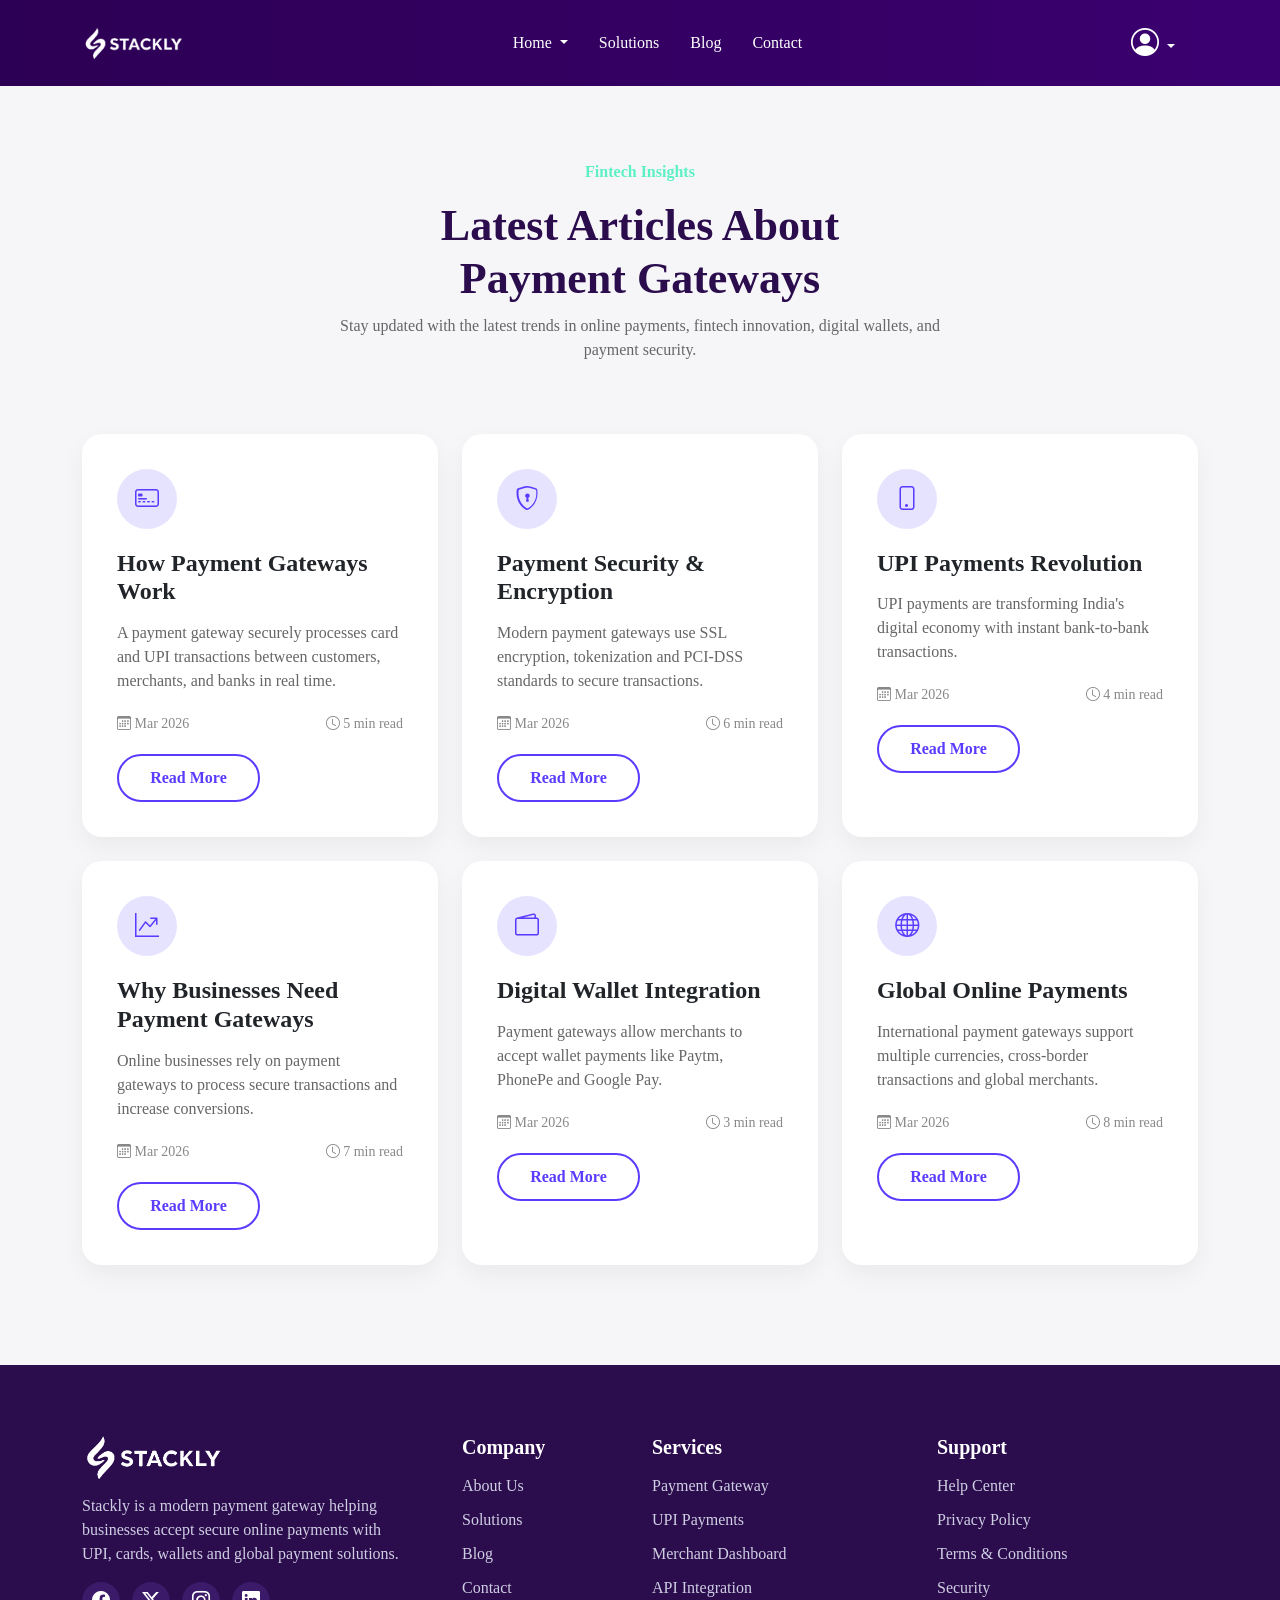
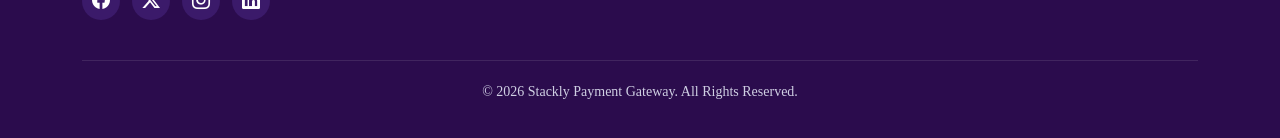
==== blog.html @ f4d08553 "Add files via upload" ====
<!DOCTYPE html>
<html lang="en">
<head>
    <meta charset="UTF-8">
    <meta name="viewport" content="width=device-width, initial-scale=1.0">
    <title>Document</title>
    <link href="https://cdn.jsdelivr.net/npm/bootstrap@5.3.3/dist/css/bootstrap.min.css" rel="stylesheet">
    <link href="https://cdn.jsdelivr.net/npm/bootstrap-icons@1.11.3/font/bootstrap-icons.css" rel="stylesheet">
    <link rel="stylesheet" href="blog.css">
</head>
<body>
    <nav class="navbar navbar-expand-lg fixed-top">

<div class="container">

<a class="navbar-brand d-flex align-items-center" href="#">
<img src="Adobe Express - file.png">

</a>

<button class="navbar-toggler" data-bs-toggle="collapse" data-bs-target="#menu">
<span class="navbar-toggler-icon"></span>
</button>

<div class="collapse navbar-collapse" id="menu">

<ul class="navbar-nav mx-auto">

<li class="nav-item dropdown">

<a class="nav-link dropdown-toggle" data-bs-toggle="dropdown">
Home
</a>

<ul class="dropdown-menu">

<li>
<a class="dropdown-item" href="index.html">
<i class="bi bi-house"></i> Home 1
</a>
</li>

<li>
<a class="dropdown-item" href="home.html">
<i class="bi bi-house-door"></i> Home 2
</a>
</li>

</ul>

</li>

<li class="nav-item">
<a class="nav-link" href="solution.html">Solutions</a>
</li>

<li class="nav-item">
<a class="nav-link" href="blog.html">Blog</a>
</li>

<li class="nav-item">
<a class="nav-link" href="contact2.html">Contact</a>
</li>

</ul>


<ul class="navbar-nav">

<li class="nav-item dropdown">

<a class="nav-link dropdown-toggle" data-bs-toggle="dropdown">
<i class="bi bi-person-circle profile-icon"></i>
</a>

<ul class="dropdown-menu dropdown-menu-end">

<li>
<a class="dropdown-item" href="login2.html">
<i class="bi bi-box-arrow-in-right"></i> Login
</a>
</li>

<li>
<a class="dropdown-item" href="register2.html">
<i class="bi bi-person-plus"></i> Register
</a>
</li>

</ul>

</li>

</ul>

</div>

</div>

</nav>
<section class="blog-section">

<div class="container">

<div class="text-center blog-header">

<p class="blog-tag">
Fintech Insights
</p>

<h2>
Latest Articles About <br>
Payment Gateways
</h2>

<p class="blog-desc">

Stay updated with the latest trends in online payments,
fintech innovation, digital wallets, and payment security.

</p>

</div>


<div class="row g-4 mt-5">


<div class="col-lg-4 col-md-6">

<div class="blog-card">

<div class="blog-icon">
<i class="bi bi-credit-card-2-front"></i>
</div>

<h4>
How Payment Gateways Work
</h4>

<p>
A payment gateway securely processes card and UPI transactions
between customers, merchants, and banks in real time.
</p>

<div class="blog-meta">

<span>
<i class="bi bi-calendar3"></i> Mar 2026
</span>

<span>
<i class="bi bi-clock"></i> 5 min read
</span>

</div>

<a href="error2.html" class="blog-btn">
Read More
</a>

</div>

</div>

<div class="col-lg-4 col-md-6">

<div class="blog-card">

<div class="blog-icon">
<i class="bi bi-shield-lock"></i>
</div>

<h4>
Payment Security & Encryption
</h4>

<p>
Modern payment gateways use SSL encryption,
tokenization and PCI-DSS standards to secure transactions.
</p>

<div class="blog-meta">

<span>
<i class="bi bi-calendar3"></i> Mar 2026
</span>

<span>
<i class="bi bi-clock"></i> 6 min read
</span>

</div>

<a href="error2.html" class="blog-btn">
Read More
</a>

</div>

</div>


<div class="col-lg-4 col-md-6">

<div class="blog-card">

<div class="blog-icon">
<i class="bi bi-phone"></i>
</div>

<h4>
UPI Payments Revolution
</h4>

<p>
UPI payments are transforming India's digital economy
with instant bank-to-bank transactions.
</p>

<div class="blog-meta">

<span>
<i class="bi bi-calendar3"></i> Mar 2026
</span>

<span>
<i class="bi bi-clock"></i> 4 min read
</span>

</div>

<a href="error2.html" class="blog-btn">
Read More
</a>

</div>

</div>


<div class="col-lg-4 col-md-6">

<div class="blog-card">

<div class="blog-icon">
<i class="bi bi-graph-up-arrow"></i>
</div>

<h4>
Why Businesses Need Payment Gateways
</h4>

<p>
Online businesses rely on payment gateways to process
secure transactions and increase conversions.
</p>

<div class="blog-meta">

<span>
<i class="bi bi-calendar3"></i> Mar 2026
</span>

<span>
<i class="bi bi-clock"></i> 7 min read
</span>

</div>

<a href="error2.html" class="blog-btn">
Read More
</a>

</div>

</div>


<div class="col-lg-4 col-md-6">

<div class="blog-card">

<div class="blog-icon">
<i class="bi bi-wallet2"></i>
</div>

<h4>
Digital Wallet Integration
</h4>

<p>
Payment gateways allow merchants to accept
wallet payments like Paytm, PhonePe and Google Pay.
</p>

<div class="blog-meta">

<span>
<i class="bi bi-calendar3"></i> Mar 2026
</span>

<span>
<i class="bi bi-clock"></i> 3 min read
</span>

</div>

<a href="error2.html" class="blog-btn">
Read More
</a>

</div>

</div>


<div class="col-lg-4 col-md-6">

<div class="blog-card">

<div class="blog-icon">
<i class="bi bi-globe"></i>
</div>

<h4>
Global Online Payments
</h4>

<p>
International payment gateways support multiple currencies,
cross-border transactions and global merchants.
</p>

<div class="blog-meta">

<span>
<i class="bi bi-calendar3"></i> Mar 2026
</span>

<span>
<i class="bi bi-clock"></i> 8 min read
</span>

</div>

<a href="error2.html" class="blog-btn">
Read More
</a>

</div>

</div>



</div>

</div>

</section>
<footer class="footer-section">

<div class="container">

<div class="row">


<div class="col-lg-4 col-md-6 footer-about">

<img src="Adobe Express - file.png" class="footer-logo">

<p>
Stackly is a modern payment gateway helping businesses accept
secure online payments with UPI, cards, wallets and global
payment solutions.
</p>

<div class="social-icons">

<a href="error2.html"><i class="bi bi-facebook"></i></a>
<a href="error2.html"><i class="bi bi-twitter-x"></i></a>
<a href="error2.html"><i class="bi bi-instagram"></i></a>
<a href="error2.html"><i class="bi bi-linkedin"></i></a>

</div>

</div>


<div class="col-lg-2 col-md-6 footer-links">

<h5>Company</h5>

<ul>

<li><a href="error2.html">About Us</a></li>
<li><a href="error2.html">Solutions</a></li>
<li><a href="error2.html">Blog</a></li>
<li><a href="error2.html">Contact</a></li>

</ul>

</div>


<div class="col-lg-3 col-md-6 footer-links">

<h5>Services</h5>

<ul>

<li><a href="error2.html">Payment Gateway</a></li>
<li><a href="error2.html">UPI Payments</a></li>
<li><a href="error2.html">Merchant Dashboard</a></li>
<li><a href="error2.html">API Integration</a></li>

</ul>

</div>

<div class="col-lg-3 col-md-6 footer-links">

<h5>Support</h5>

<ul>

<li><a href="error2.html">Help Center</a></li>
<li><a href="error2.html">Privacy Policy</a></li>
<li><a href="error2.html">Terms & Conditions</a></li>
<li><a href="error2.html">Security</a></li>

</ul>

</div>

</div>


<div class="footer-bottom">

<p>
&copy; 2026 Stackly Payment Gateway. All Rights Reserved.
</p>

</div>

</div>

</footer>

<script src="https://cdn.jsdelivr.net/npm/bootstrap@5.3.2/dist/js/bootstrap.bundle.min.js"></script>
<script>
    const cards=document.querySelectorAll(".blog-card")

function reveal(){

let windowHeight=window.innerHeight

cards.forEach(card=>{

let top=card.getBoundingClientRect().top

if(top < windowHeight-100){

card.style.opacity="1"
card.style.transform="translateY(0)"

}

})

}

cards.forEach(card=>{
card.style.opacity="0"
card.style.transform="translateY(40px)"
card.style.transition="0.6s"
})

window.addEventListener("scroll",reveal)
</script>
</body>
</html>
---- blog.css ----
body{
    overflow-x: hidden;
    margin-top: 60px;
}
body,html{
    overflow-x: hidden;
}

.navbar{
background:linear-gradient(90deg,#2c0054,#3b0070);
padding:14px 0;
}

.navbar .nav-link{
color:white ;
font-weight:500;
margin-right:15px;
cursor: pointer;
}

.navbar .nav-link:hover{
color:#66f5c4;
}
.navbar .nav-link,
.navbar .nav-link.dropdown-toggle,
.navbar .nav-link.dropdown-toggle.show{
color:white ;
}

.navbar-brand{
color:white ;
font-weight:600;
font-size:20px;
}
.profile-icon{
font-size:28px;
}

.navbar-brand img{
height:32px;
margin-right:8px;
filter: brightness(0) invert(1);
}

.navbar-toggler{
border:none;
}

.navbar-toggler-icon{
filter:invert(1);
}



.dropdown-menu{
background:#2c0054;
border:none;
}

.dropdown-item{
color:white;
}

.dropdown-item:hover{
background:#3b0070;
color:#66f5c4;
}
body{
font-family:Segoe UI;
background:#f6f6f9;
}

.blog-section{
padding:100px 0;
}

.blog-header h2{
font-size:44px;
font-weight:800;
color:#2b0c4d;
}

.blog-tag{
color:#5df0c4;
font-weight:600;
}

.blog-desc{
max-width:600px;
margin:auto;
color:#666;
}

.blog-card{
background:white;
padding:35px;
border-radius:20px;
box-shadow:0 10px 25px rgba(0,0,0,0.05);
transition:0.4s;

display:flex;
flex-direction:column;
height:100%;
}

.blog-card:hover{
transform:translateY(-10px);
box-shadow:0 20px 40px rgba(0,0,0,0.15);
}

.blog-icon{
width:60px;
height:60px;
background:#e6e3ff;
color:#5a3cff;
display:flex;
align-items:center;
justify-content:center;
font-size:24px;
border-radius:50%;
margin-bottom:20px;
}

.blog-card h4{
font-weight:700;
margin-bottom:15px;
}

.blog-card p{
color:#666;
margin-bottom:20px;
}

.blog-meta{
display:flex;
justify-content:space-between;
font-size:14px;
color:#888;
margin-bottom:20px;
}

.blog-btn{
display:inline-block;
width:50%;
text-align:center;

text-decoration:none;
border:2px solid #5a3cff;
padding:10px 18px;
border-radius:25px;
color:#5a3cff;
font-weight:600;

transition:0.3s;
}
.blog-btn:hover{
background:#5a3cff;
color:white;
}


@media(max-width:768px){

.blog-header h2{
font-size:30px;
}

.blog-card{
text-align:center;
}

.blog-meta{
flex-direction:column;
gap:6px;
}

}
@media (max-width:576px){

.blog-section{
padding:60px 15px;
}


.blog-header h2{
font-size:26px;
line-height:1.3;
}
.blog-desc{
font-size:14px;
}


.blog-card{
padding:25px;
text-align:center;
}
.blog-icon{
margin:auto;
margin-bottom:18px;
}
.blog-card h4{
font-size:18px;
}

.blog-card p{
font-size:14px;
}


.blog-meta{
flex-direction:column;
gap:6px;
align-items:center;
}


.blog-btn{
width:100%;
padding:10px;
font-size:14px;
}

}
.footer-section{
background:#2b0c4d;
color:white;
padding:70px 0 20px;
}

.footer-logo{
width:140px;
margin-bottom:15px;
filter: brightness(0) invert(1);
}

.footer-about p{
color:#cfcfe3;
max-width:320px;
}
.footer-links h5{
margin-bottom:15px;
font-weight:700;
}

.footer-links ul{
list-style:none;
padding:0;
}

.footer-links ul li{
margin-bottom:10px;
}

.footer-links ul li a{
text-decoration:none;
color:#cfcfe3;
transition:0.3s;
}

.footer-links ul li a:hover{
color:#66f5c4;
}


.social-icons{
margin-top:15px;
}

.social-icons a{
display:inline-flex;
align-items:center;
justify-content:center;
width:38px;
height:38px;
background:#3b1a6a;
border-radius:50%;
margin-right:8px;
color:white;
font-size:18px;
transition:0.3s;
}

.social-icons a:hover{
background:#66f5c4;
color:#2b0c4d;
}


.footer-bottom{
border-top:1px solid rgba(255,255,255,0.1);
margin-top:40px;
padding-top:20px;
text-align:center;
font-size:14px;
color:#cfcfe3;
}
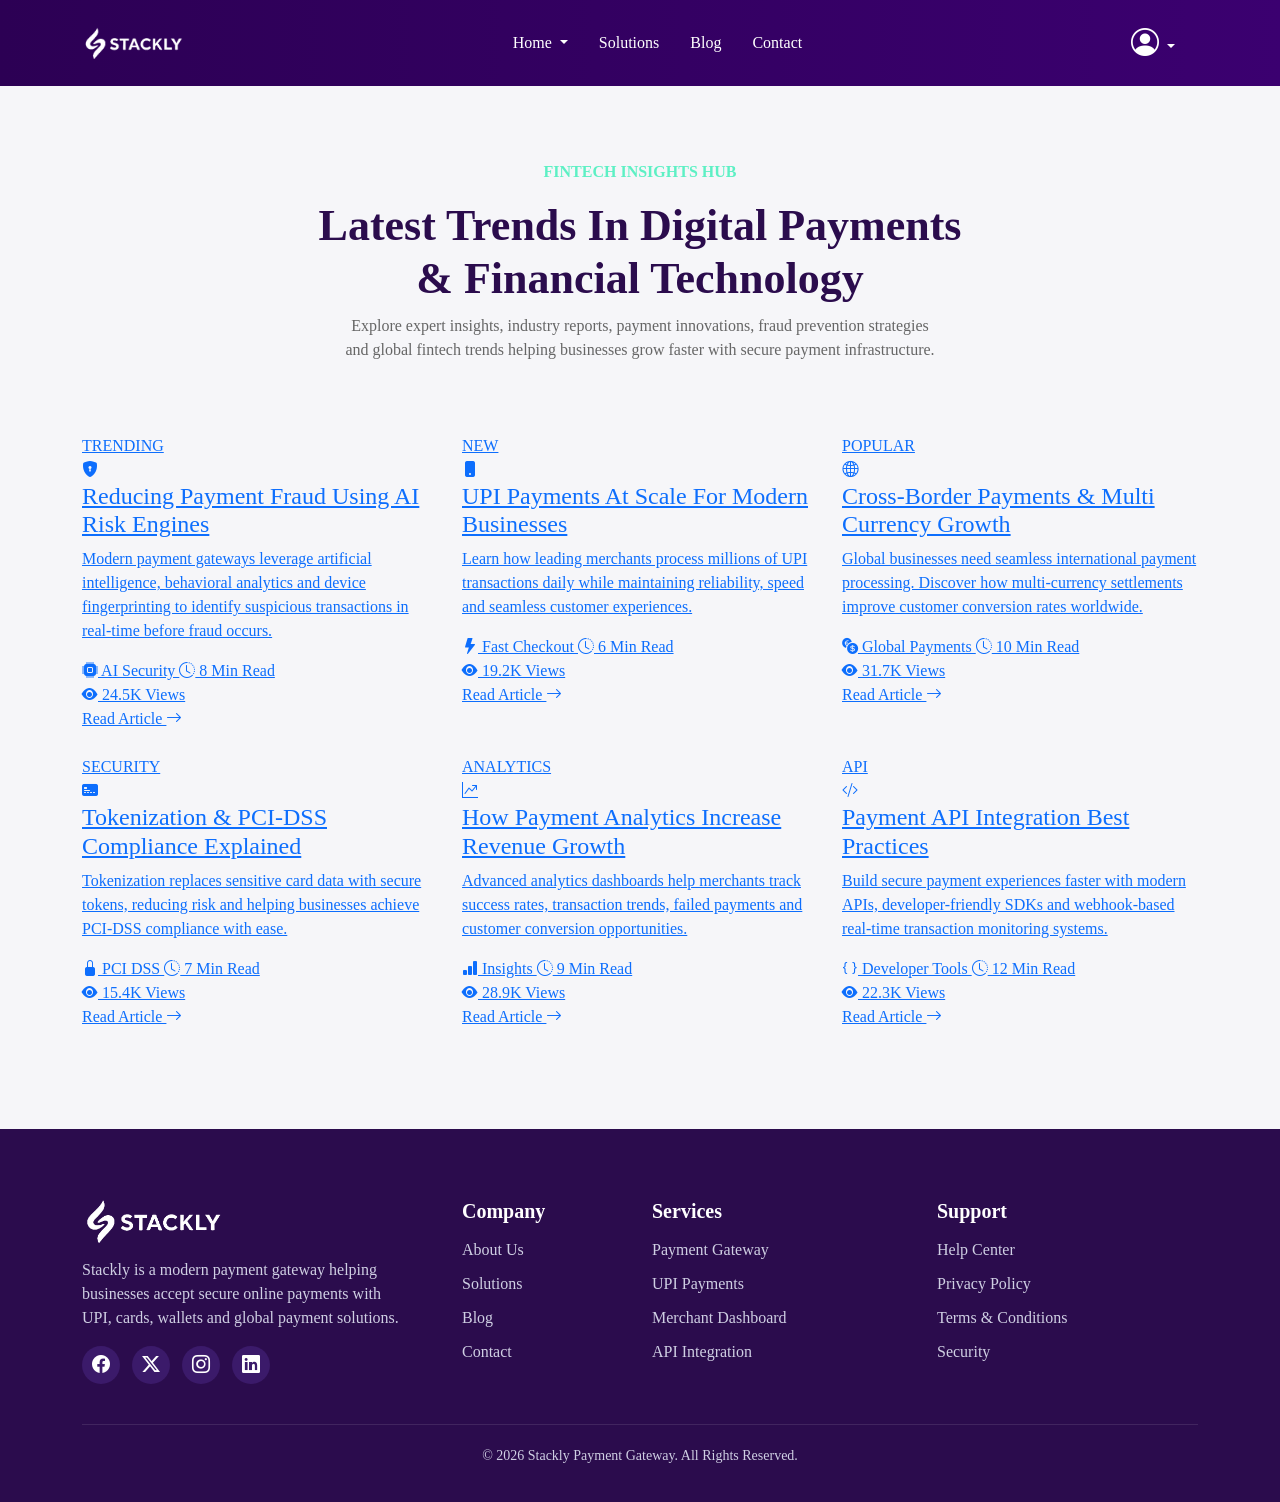
==== commit 1326a1ff: "Update blog.html" ====
--- a/blog.html
+++ b/blog.html
@@ -105,254 +105,383 @@
 <div class="text-center blog-header">
 
 <p class="blog-tag">
-Fintech Insights
+FINTECH INSIGHTS HUB
 </p>
 
 <h2>
-Latest Articles About <br>
-Payment Gateways
+Latest Trends In Digital Payments <br>
+& Financial Technology
 </h2>
 
 <p class="blog-desc">
-
-Stay updated with the latest trends in online payments,
-fintech innovation, digital wallets, and payment security.
-
-</p>
-
-</div>
-
+Explore expert insights, industry reports, payment innovations,
+fraud prevention strategies and global fintech trends helping
+businesses grow faster with secure payment infrastructure.
+</p>
+
+</div>
 
 <div class="row g-4 mt-5">
 
+<!-- Card 1 -->
 
 <div class="col-lg-4 col-md-6">
 
-<div class="blog-card">
-
-<div class="blog-icon">
-<i class="bi bi-credit-card-2-front"></i>
+<a href="error2.html" class="insight-card">
+
+<div class="card-top">
+
+<span class="article-tag">
+TRENDING
+</span>
+
+<div class="insight-icon">
+<i class="bi bi-shield-lock-fill"></i>
+</div>
+
 </div>
 
 <h4>
-How Payment Gateways Work
+Reducing Payment Fraud Using AI Risk Engines
 </h4>
 
 <p>
-A payment gateway securely processes card and UPI transactions
-between customers, merchants, and banks in real time.
-</p>
-
-<div class="blog-meta">
-
-<span>
-<i class="bi bi-calendar3"></i> Mar 2026
-</span>
-
-<span>
-<i class="bi bi-clock"></i> 5 min read
-</span>
-
-</div>
-
-<a href="error2.html" class="blog-btn">
-Read More
-</a>
-
-</div>
-
-</div>
+Modern payment gateways leverage artificial intelligence,
+behavioral analytics and device fingerprinting to identify
+suspicious transactions in real-time before fraud occurs.
+</p>
+
+<div class="insight-features">
+
+<span>
+<i class="bi bi-cpu-fill"></i>
+AI Security
+</span>
+
+<span>
+<i class="bi bi-clock-history"></i>
+8 Min Read
+</span>
+
+</div>
+
+<div class="card-footer-info">
+
+<div>
+<i class="bi bi-eye-fill"></i>
+24.5K Views
+</div>
+
+<div>
+Read Article
+<i class="bi bi-arrow-right"></i>
+</div>
+
+</div>
+
+</a>
+
+</div>
+
+<!-- Card 2 -->
 
 <div class="col-lg-4 col-md-6">
 
-<div class="blog-card">
-
-<div class="blog-icon">
-<i class="bi bi-shield-lock"></i>
+<a href="error2.html" class="insight-card">
+
+<div class="card-top">
+
+<span class="article-tag success">
+NEW
+</span>
+
+<div class="insight-icon">
+<i class="bi bi-phone-fill"></i>
+</div>
+
 </div>
 
 <h4>
-Payment Security & Encryption
+UPI Payments At Scale For Modern Businesses
 </h4>
 
 <p>
-Modern payment gateways use SSL encryption,
-tokenization and PCI-DSS standards to secure transactions.
-</p>
-
-<div class="blog-meta">
-
-<span>
-<i class="bi bi-calendar3"></i> Mar 2026
-</span>
-
-<span>
-<i class="bi bi-clock"></i> 6 min read
-</span>
-
-</div>
-
-<a href="error2.html" class="blog-btn">
-Read More
-</a>
-
-</div>
-
-</div>
-
+Learn how leading merchants process millions of UPI
+transactions daily while maintaining reliability,
+speed and seamless customer experiences.
+</p>
+
+<div class="insight-features">
+
+<span>
+<i class="bi bi-lightning-fill"></i>
+Fast Checkout
+</span>
+
+<span>
+<i class="bi bi-clock-history"></i>
+6 Min Read
+</span>
+
+</div>
+
+<div class="card-footer-info">
+
+<div>
+<i class="bi bi-eye-fill"></i>
+19.2K Views
+</div>
+
+<div>
+Read Article
+<i class="bi bi-arrow-right"></i>
+</div>
+
+</div>
+
+</a>
+
+</div>
+
+<!-- Card 3 -->
 
 <div class="col-lg-4 col-md-6">
 
-<div class="blog-card">
-
-<div class="blog-icon">
-<i class="bi bi-phone"></i>
+<a href="error2.html" class="insight-card">
+
+<div class="card-top">
+
+<span class="article-tag">
+POPULAR
+</span>
+
+<div class="insight-icon">
+<i class="bi bi-globe2"></i>
+</div>
+
 </div>
 
 <h4>
-UPI Payments Revolution
+Cross-Border Payments & Multi Currency Growth
 </h4>
 
 <p>
-UPI payments are transforming India's digital economy
-with instant bank-to-bank transactions.
-</p>
-
-<div class="blog-meta">
-
-<span>
-<i class="bi bi-calendar3"></i> Mar 2026
-</span>
-
-<span>
-<i class="bi bi-clock"></i> 4 min read
-</span>
-
-</div>
-
-<a href="error2.html" class="blog-btn">
-Read More
-</a>
-
-</div>
-
-</div>
-
+Global businesses need seamless international payment
+processing. Discover how multi-currency settlements
+improve customer conversion rates worldwide.
+</p>
+
+<div class="insight-features">
+
+<span>
+<i class="bi bi-currency-exchange"></i>
+Global Payments
+</span>
+
+<span>
+<i class="bi bi-clock-history"></i>
+10 Min Read
+</span>
+
+</div>
+
+<div class="card-footer-info">
+
+<div>
+<i class="bi bi-eye-fill"></i>
+31.7K Views
+</div>
+
+<div>
+Read Article
+<i class="bi bi-arrow-right"></i>
+</div>
+
+</div>
+
+</a>
+
+</div>
+
+<!-- Card 4 -->
 
 <div class="col-lg-4 col-md-6">
 
-<div class="blog-card">
-
-<div class="blog-icon">
+<a href="error2.html" class="insight-card">
+
+<div class="card-top">
+
+<span class="article-tag success">
+SECURITY
+</span>
+
+<div class="insight-icon">
+<i class="bi bi-credit-card-2-front-fill"></i>
+</div>
+
+</div>
+
+<h4>
+Tokenization & PCI-DSS Compliance Explained
+</h4>
+
+<p>
+Tokenization replaces sensitive card data with secure
+tokens, reducing risk and helping businesses achieve
+PCI-DSS compliance with ease.
+</p>
+
+<div class="insight-features">
+
+<span>
+<i class="bi bi-lock-fill"></i>
+PCI DSS
+</span>
+
+<span>
+<i class="bi bi-clock-history"></i>
+7 Min Read
+</span>
+
+</div>
+
+<div class="card-footer-info">
+
+<div>
+<i class="bi bi-eye-fill"></i>
+15.4K Views
+</div>
+
+<div>
+Read Article
+<i class="bi bi-arrow-right"></i>
+</div>
+
+</div>
+
+</a>
+
+</div>
+
+<!-- Card 5 -->
+
+<div class="col-lg-4 col-md-6">
+
+<a href="error2.html" class="insight-card">
+
+<div class="card-top">
+
+<span class="article-tag">
+ANALYTICS
+</span>
+
+<div class="insight-icon">
 <i class="bi bi-graph-up-arrow"></i>
 </div>
 
+</div>
+
 <h4>
-Why Businesses Need Payment Gateways
+How Payment Analytics Increase Revenue Growth
 </h4>
 
 <p>
-Online businesses rely on payment gateways to process
-secure transactions and increase conversions.
-</p>
-
-<div class="blog-meta">
-
-<span>
-<i class="bi bi-calendar3"></i> Mar 2026
-</span>
-
-<span>
-<i class="bi bi-clock"></i> 7 min read
-</span>
-
-</div>
-
-<a href="error2.html" class="blog-btn">
-Read More
-</a>
-
-</div>
-
-</div>
-
+Advanced analytics dashboards help merchants track
+success rates, transaction trends, failed payments
+and customer conversion opportunities.
+</p>
+
+<div class="insight-features">
+
+<span>
+<i class="bi bi-bar-chart-fill"></i>
+Insights
+</span>
+
+<span>
+<i class="bi bi-clock-history"></i>
+9 Min Read
+</span>
+
+</div>
+
+<div class="card-footer-info">
+
+<div>
+<i class="bi bi-eye-fill"></i>
+28.9K Views
+</div>
+
+<div>
+Read Article
+<i class="bi bi-arrow-right"></i>
+</div>
+
+</div>
+
+</a>
+
+</div>
+
+<!-- Card 6 -->
 
 <div class="col-lg-4 col-md-6">
 
-<div class="blog-card">
-
-<div class="blog-icon">
-<i class="bi bi-wallet2"></i>
+<a href="error2.html" class="insight-card">
+
+<div class="card-top">
+
+<span class="article-tag success">
+API
+</span>
+
+<div class="insight-icon">
+<i class="bi bi-code-slash"></i>
+</div>
+
 </div>
 
 <h4>
-Digital Wallet Integration
+Payment API Integration Best Practices
 </h4>
 
 <p>
-Payment gateways allow merchants to accept
-wallet payments like Paytm, PhonePe and Google Pay.
-</p>
-
-<div class="blog-meta">
-
-<span>
-<i class="bi bi-calendar3"></i> Mar 2026
-</span>
-
-<span>
-<i class="bi bi-clock"></i> 3 min read
-</span>
-
-</div>
-
-<a href="error2.html" class="blog-btn">
-Read More
-</a>
-
-</div>
-
-</div>
-
-
-<div class="col-lg-4 col-md-6">
-
-<div class="blog-card">
-
-<div class="blog-icon">
-<i class="bi bi-globe"></i>
-</div>
-
-<h4>
-Global Online Payments
-</h4>
-
-<p>
-International payment gateways support multiple currencies,
-cross-border transactions and global merchants.
-</p>
-
-<div class="blog-meta">
-
-<span>
-<i class="bi bi-calendar3"></i> Mar 2026
-</span>
-
-<span>
-<i class="bi bi-clock"></i> 8 min read
-</span>
-
-</div>
-
-<a href="error2.html" class="blog-btn">
-Read More
-</a>
-
-</div>
-
-</div>
-
-
+Build secure payment experiences faster with modern APIs,
+developer-friendly SDKs and webhook-based real-time
+transaction monitoring systems.
+</p>
+
+<div class="insight-features">
+
+<span>
+<i class="bi bi-braces"></i>
+Developer Tools
+</span>
+
+<span>
+<i class="bi bi-clock-history"></i>
+12 Min Read
+</span>
+
+</div>
+
+<div class="card-footer-info">
+
+<div>
+<i class="bi bi-eye-fill"></i>
+22.3K Views
+</div>
+
+<div>
+Read Article
+<i class="bi bi-arrow-right"></i>
+</div>
+
+</div>
+
+</a>
+
+</div>
 
 </div>
 
@@ -481,4 +610,4 @@
 window.addEventListener("scroll",reveal)
 </script>
 </body>
-</html>+</html>
